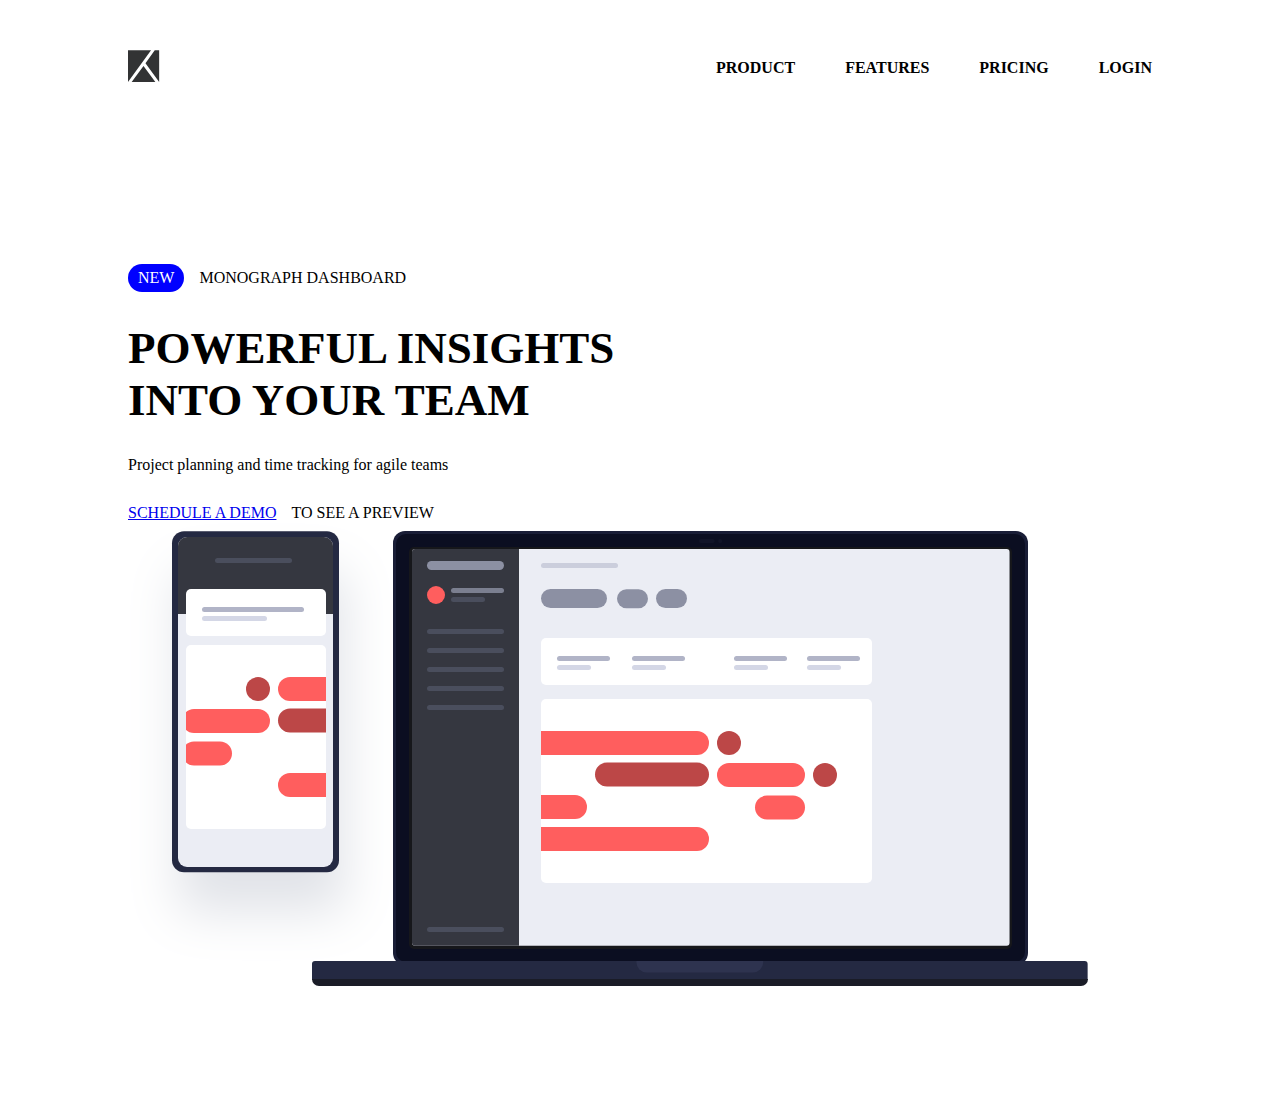
==== Desafio01/index.html @ 5c47fcfa "desafio01" ====
<!DOCTYPE html>
<html lang="en">
<head>
    <meta charset="UTF-8">
    <meta name="viewport" content="width=device-width, initial-scale=1.0">
    <title>Document</title>
    <link rel="stylesheet" href="style.css">
</head>
<body>
    <section class="menu">
        <nav class="nav-menu">
            <a href="#"><img src="images/logo.svg" alt=""></a>
            <div>
                <a href="#">PRODUCT</a>
                <a href="#">FEATURES</a>
                <a href="#">PRICING</a>
                <a href="#">LOGIN</a>
            </div>
        </nav>
    </section>

    <section class="main">
        <div class="main-escrito">
            <div class="row">
                <p class="button">NEW</p>
                <p>MONOGRAPH DASHBOARD</p>
            </div>
            <h1>POWERFUL INSIGHTS <br> INTO YOUR TEAM</h1>
            <p>Project planning and time tracking for agile teams</p>
            <div class="row">
                <a href="#">SCHEDULE A DEMO</a>
                <p>TO SEE A PREVIEW</p>
            </div>
        </div>
        <div class="main-img">
            <img src="images/illustration-devices.svg" alt="">
        </div>
    </section>
</body>
</html>
---- Desafio01/style.css ----
* {
    margin: 0px;
    padding: 0px;
    box-sizing: border-box;
}

.nav-menu {
    display: flex;
    justify-content: space-between;
    align-items: center;
    padding: 50px 10%;
}

.nav-menu > div {
    display: flex;
    gap: 50px;
}

.nav-menu > div a {
    text-decoration: none;
    color: black;
    font-weight: bold;
}

.main {
    padding: 10%;
}

.main-escrito {
    display: flex;
    flex-direction: column;
    gap: 30px;
}

.main-escrito h1 {
    font-weight: bold;
    font-size: 45px;
}

.row {
    display: flex;
    align-items: center;
    flex-direction: row;
    gap: 15px;
}

.button {
    background-color: blue;
    padding: 5px 10px;
    border-radius: 20px;
    color: white;
}
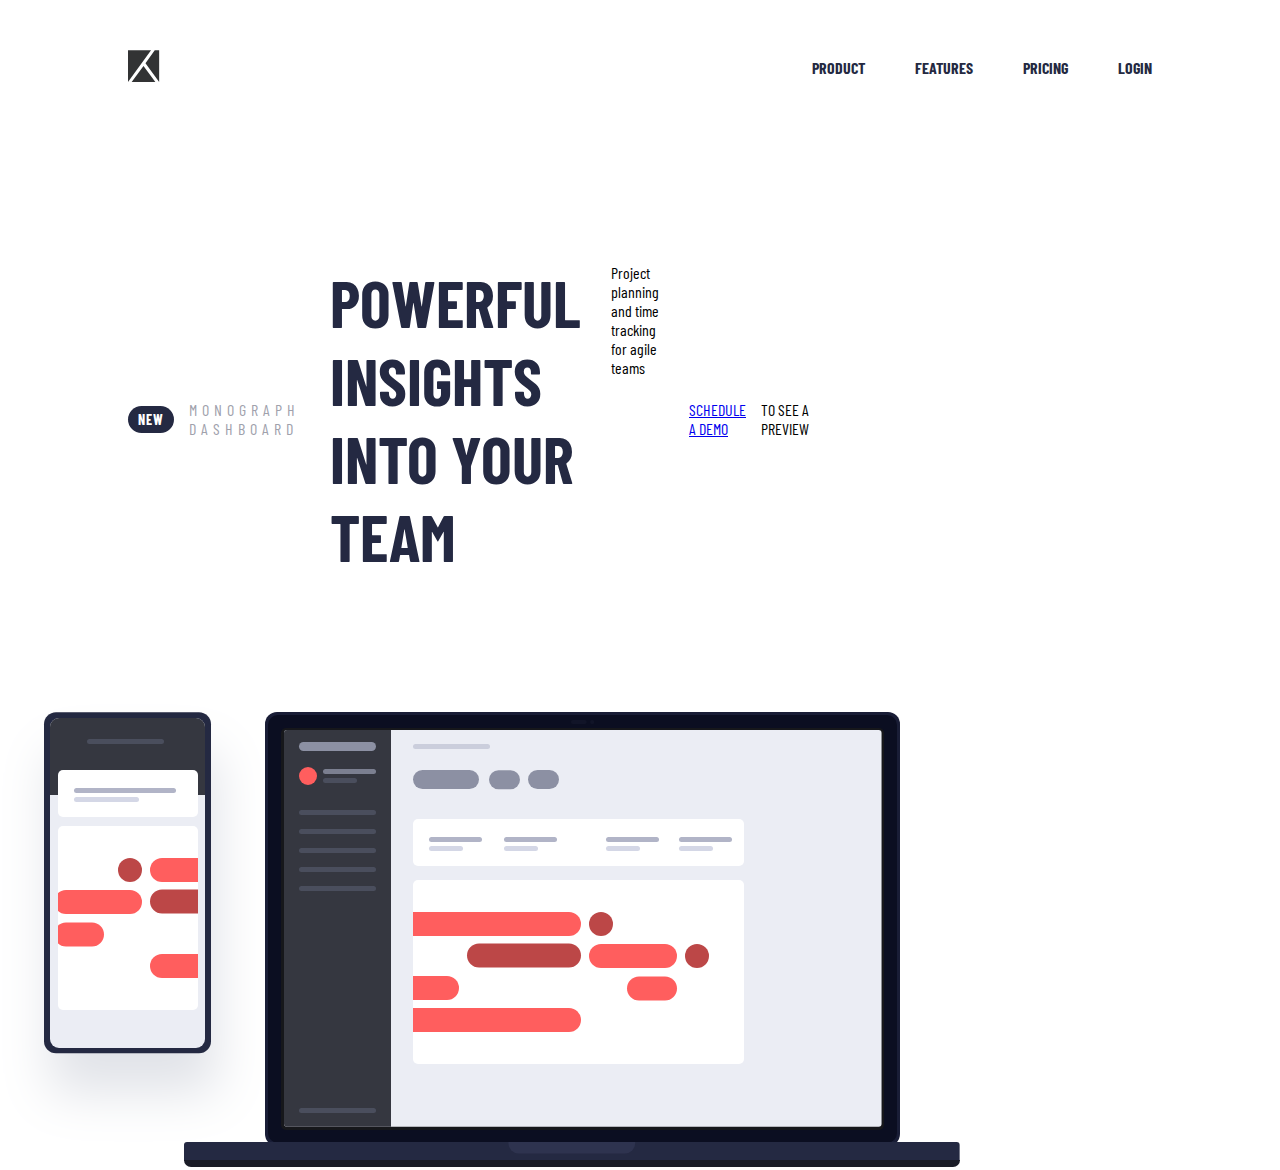
==== commit 85627503: "desafio01" ====
--- a/Desafio01/index.html
+++ b/Desafio01/index.html
@@ -23,7 +23,7 @@
         <div class="main-escrito">
             <div class="row">
                 <p class="button">NEW</p>
-                <p>MONOGRAPH DASHBOARD</p>
+                <p class="indent">MONOGRAPH DASHBOARD</p>
             </div>
             <h1>POWERFUL INSIGHTS <br> INTO YOUR TEAM</h1>
             <p>Project planning and time tracking for agile teams</p>
--- a/Desafio01/style.css
+++ b/Desafio01/style.css
@@ -1,7 +1,10 @@
+@import url('https://fonts.googleapis.com/css2?family=Barlow+Condensed:wght@400;700&family=Lato:wght@400;700&family=Lobster&family=Mukta:wght@300;400;600&family=Raleway:wght@300;400;700&family=Sora:wght@300;400;500;600&display=swap');
+
 * {
     margin: 0px;
     padding: 0px;
     box-sizing: border-box;
+    font-family: 'Barlow Condensed', sans-serif;
 }
 
 .nav-menu {
@@ -18,23 +21,27 @@
 
 .nav-menu > div a {
     text-decoration: none;
-    color: black;
+    color: hsl(230, 29%, 20%);
     font-weight: bold;
-}
-
-.main {
-    padding: 10%;
 }
 
 .main-escrito {
     display: flex;
-    flex-direction: column;
+    flex-direction: row;
     gap: 30px;
+    padding: 10%;
+    width: 50%;
 }
 
 .main-escrito h1 {
     font-weight: bold;
-    font-size: 45px;
+    font-size: 65px;
+    color: hsl(230, 29%, 20%);
+}
+
+.indent {
+    color: hsl(231, 7%, 65%);
+    letter-spacing: 5px;
 }
 
 .row {
@@ -45,8 +52,11 @@
 }
 
 .button {
-    background-color: blue;
+    background-color: hsl(230, 29%, 20%);
+    font-size: 14px;
+    font-weight: bold;
     padding: 5px 10px;
     border-radius: 20px;
     color: white;
-}+    letter-spacing: 1px;
+}
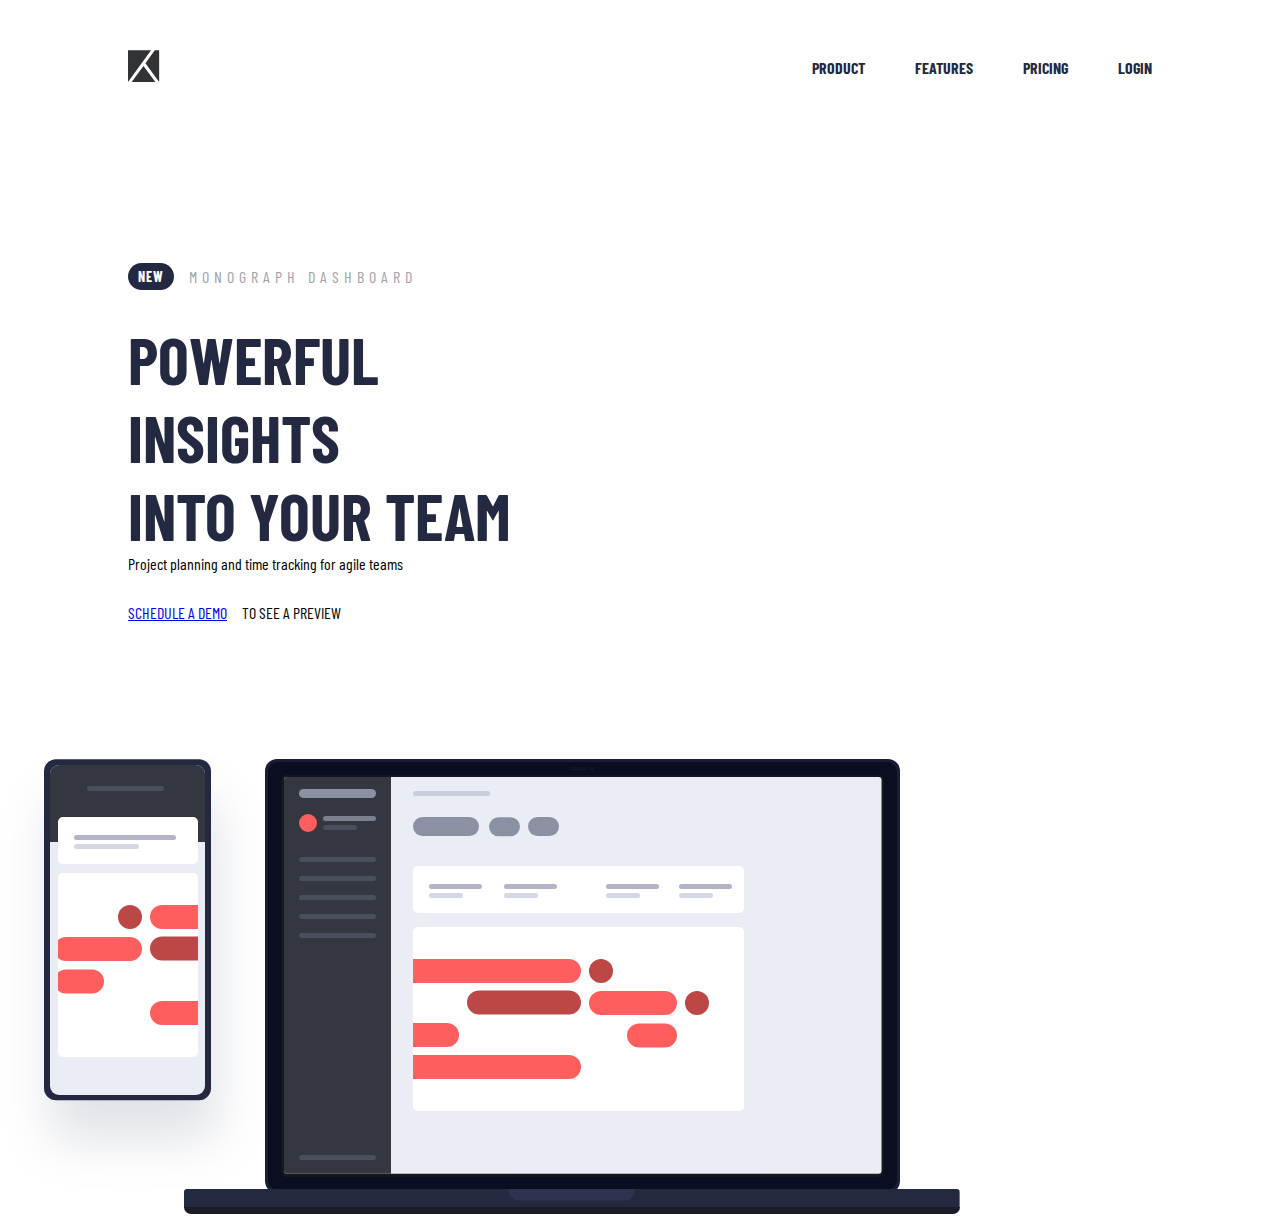
==== commit 20251c5f: "desafio01" ====
--- a/Desafio01/index.html
+++ b/Desafio01/index.html
@@ -25,8 +25,10 @@
                 <p class="button">NEW</p>
                 <p class="indent">MONOGRAPH DASHBOARD</p>
             </div>
-            <h1>POWERFUL INSIGHTS <br> INTO YOUR TEAM</h1>
-            <p>Project planning and time tracking for agile teams</p>
+            <div class="column">
+                <h1>POWERFUL INSIGHTS <br> INTO YOUR TEAM</h1>
+                <p>Project planning and time tracking for agile teams</p>
+            </div>
             <div class="row">
                 <a href="#">SCHEDULE A DEMO</a>
                 <p>TO SEE A PREVIEW</p>
--- a/Desafio01/style.css
+++ b/Desafio01/style.css
@@ -27,7 +27,7 @@
 
 .main-escrito {
     display: flex;
-    flex-direction: row;
+    flex-direction: column;
     gap: 30px;
     padding: 10%;
     width: 50%;
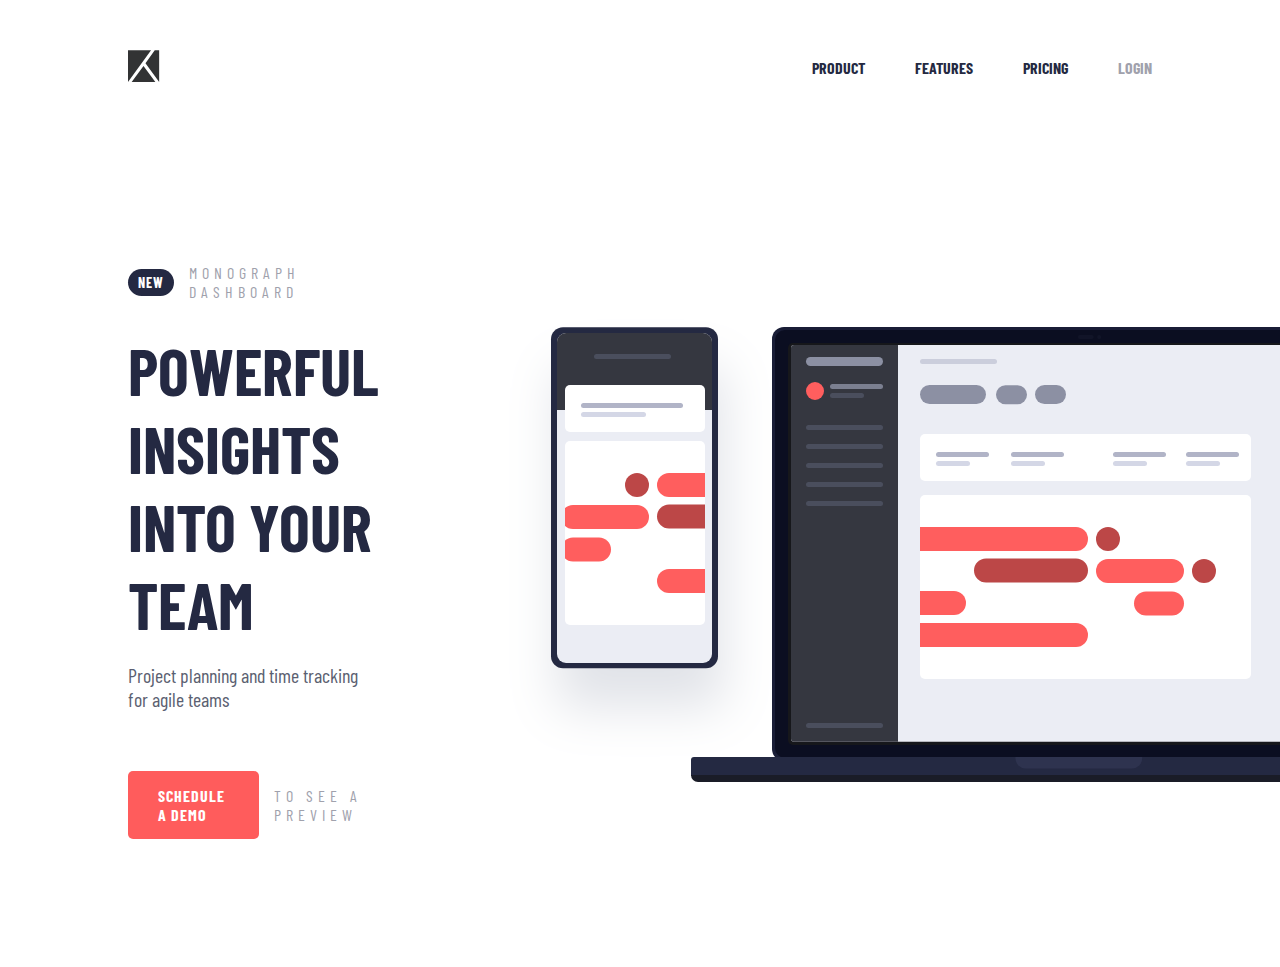
==== commit b30c8095: "desafio01" ====
--- a/Desafio01/index.html
+++ b/Desafio01/index.html
@@ -14,7 +14,7 @@
                 <a href="#">PRODUCT</a>
                 <a href="#">FEATURES</a>
                 <a href="#">PRICING</a>
-                <a href="#">LOGIN</a>
+                <a href="#" class="login">LOGIN</a>
             </div>
         </nav>
     </section>
@@ -27,11 +27,11 @@
             </div>
             <div class="column">
                 <h1>POWERFUL INSIGHTS <br> INTO YOUR TEAM</h1>
-                <p>Project planning and time tracking for agile teams</p>
+                <p class="p">Project planning and time tracking <br> for agile teams</p>
             </div>
-            <div class="row">
-                <a href="#">SCHEDULE A DEMO</a>
-                <p>TO SEE A PREVIEW</p>
+            <div class="row" style="padding-top: 30px;">
+                <a href="#" class="button-row">SCHEDULE A DEMO</a>
+                <p class="indent">TO SEE A PREVIEW</p>
             </div>
         </div>
         <div class="main-img">
--- a/Desafio01/style.css
+++ b/Desafio01/style.css
@@ -25,6 +25,16 @@
     font-weight: bold;
 }
 
+.nav-menu > div a.login {
+    color: hsl(231, 7%, 65%);
+}
+
+.main {
+    display: flex;
+    flex-direction: row;
+    align-items: center;
+}
+
 .main-escrito {
     display: flex;
     flex-direction: column;
@@ -37,6 +47,12 @@
     font-weight: bold;
     font-size: 65px;
     color: hsl(230, 29%, 20%);
+}
+
+.column p {
+    font-size: 20px;
+    color: hsl(230, 11%, 40%);
+    padding-top: 20px;
 }
 
 .indent {
@@ -60,3 +76,14 @@
     color: white;
     letter-spacing: 1px;
 }
+
+.button-row {
+    text-decoration: none;
+    background-color: hsl(0, 100%, 68%);
+    font-size: 16px;
+    font-weight: bold;
+    padding: 15px 30px;
+    border-radius: 5px;
+    color: white;
+    letter-spacing: 1px;
+}
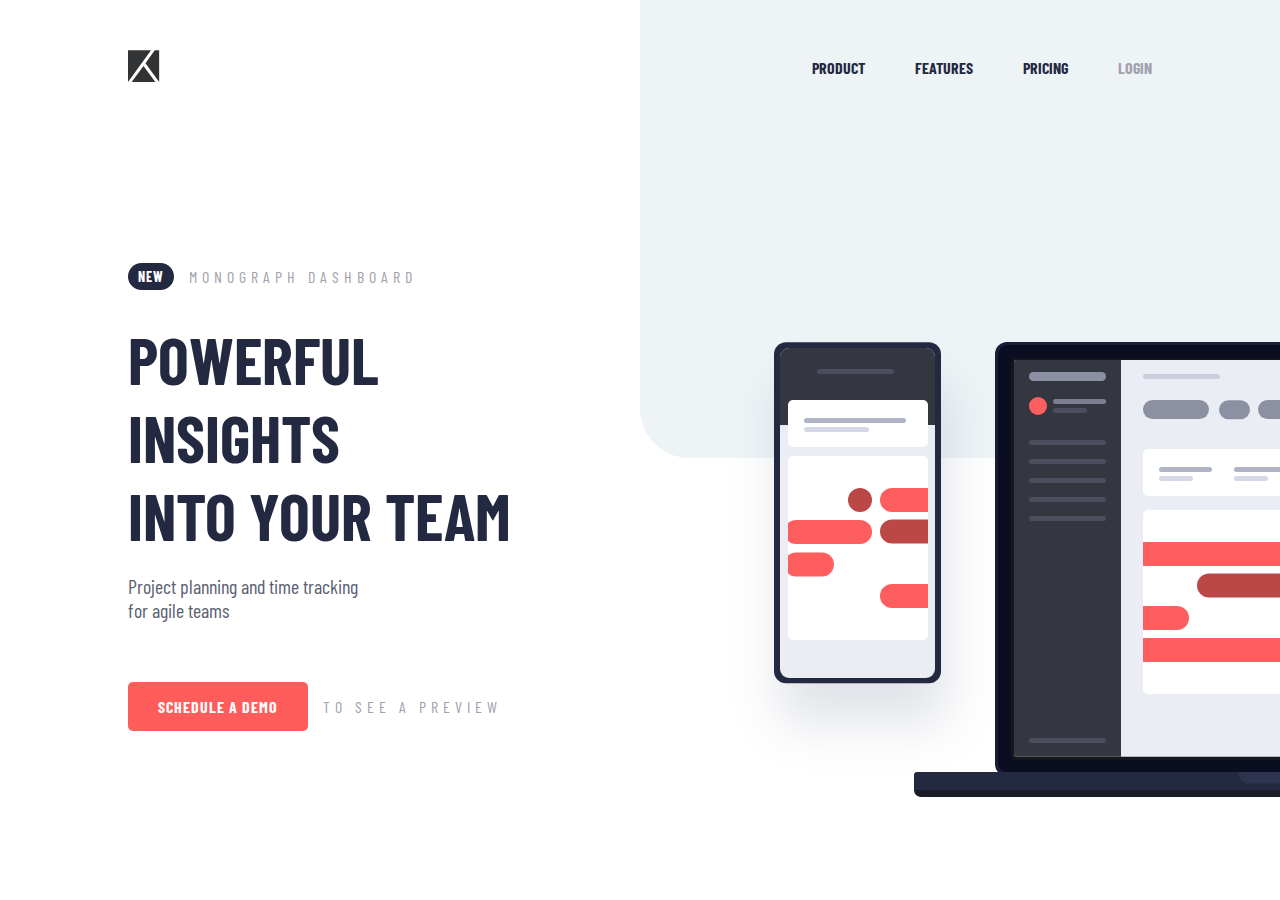
==== commit 8366ab77: "desafio01" ====
--- a/Desafio01/index.html
+++ b/Desafio01/index.html
@@ -9,12 +9,19 @@
 <body>
     <section class="menu">
         <nav class="nav-menu">
-            <a href="#"><img src="images/logo.svg" alt=""></a>
-            <div>
+            <div class="logo50"><a href="#"><img src="images/logo.svg" alt=""></a></div>
+            <div class="escrito50">
                 <a href="#">PRODUCT</a>
                 <a href="#">FEATURES</a>
                 <a href="#">PRICING</a>
                 <a href="#" class="login">LOGIN</a>
+                <div class="background">
+                    <div class="referencia">
+                        <div class="main-img">
+                            <img src="images/illustration-devices.svg" alt="">
+                        </div>
+                    </div>
+                </div>
             </div>
         </nav>
     </section>
@@ -34,9 +41,6 @@
                 <p class="indent">TO SEE A PREVIEW</p>
             </div>
         </div>
-        <div class="main-img">
-            <img src="images/illustration-devices.svg" alt="">
-        </div>
     </section>
 </body>
 </html>--- a/Desafio01/style.css
+++ b/Desafio01/style.css
@@ -27,6 +27,32 @@
 
 .nav-menu > div a.login {
     color: hsl(231, 7%, 65%);
+}
+
+.logo50 {
+    width: 50%;
+}
+
+.escrito50 {
+    width: 50%;
+    display: flex;
+    justify-content: flex-end;
+    position: relative;
+}
+
+.background {
+    position: absolute;
+    border-radius: 0px 0px 0px 50px;
+    background-color: hsl(207, 33%, 95%);
+    width: 1000px;
+    height: 500px;
+    top: -100px;
+    left: 0;
+    z-index: -1;
+}
+
+.referencia {
+    position: relative;
 }
 
 .main {
@@ -87,3 +113,9 @@
     color: white;
     letter-spacing: 1px;
 }
+
+.main-img {
+    position: absolute;
+    top: 375px;
+    right: -50px;
+}
